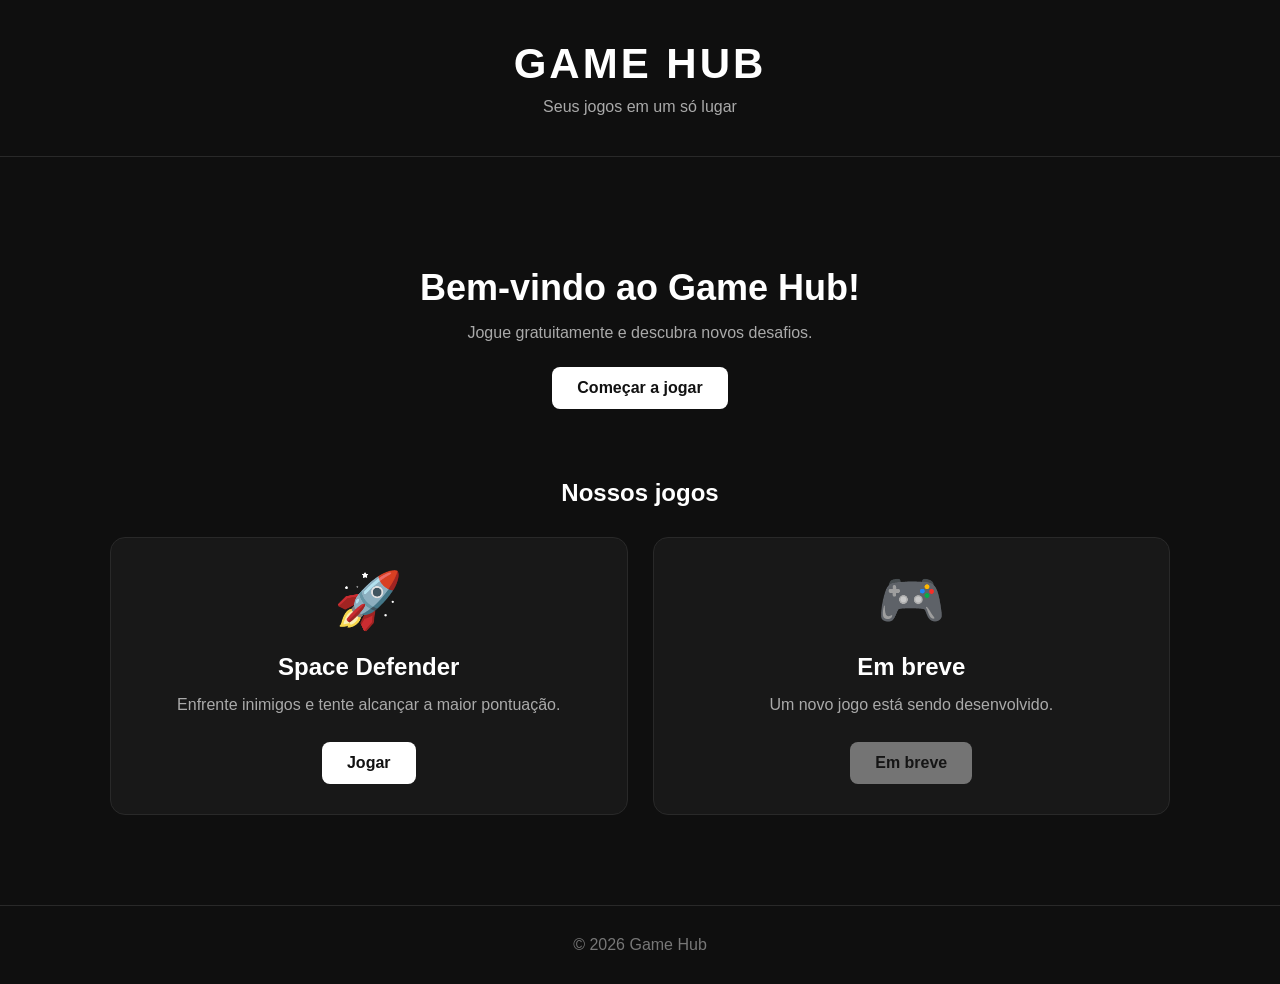
==== index.html @ 1755fac0 "cria estrutura inicial do Game Hub" ====
<!DOCTYPE html>
<html lang="pt-BR">
<head>
<meta charset="UTF-8">
<meta name="viewport" content="width=device-width, initial-scale=1.0">
<title>Game Hub</title>
<link rel="stylesheet" href="style.css">

</head>
<body>

    <header>
        <h1>GAME HUB</h1>
        <p>Seus jogos em um só lugar</p>
    </header>

    <main>

        <section class="hero">
            <h2>Bem-vindo ao Game Hub!</h2>

            <p>
                Jogue gratuitamente e descubra novos desafios.
            </p>

            <button>Começar a jogar</button>
        </section>

        <section class="jogos">

            <h2>Nossos jogos</h2>

            <div class="jogos-container">

                <div class="card">
                    <div class="icone">🚀</div>

                    <h3>Space Defender</h3>

                    <p>
                        Enfrente inimigos e tente alcançar a maior pontuação.
                    </p>

                    <button>Jogar</button>
                </div>

                <div class="card">
                    <div class="icone">🎮</div>

                    <h3>Em breve</h3>

                    <p>
                        Um novo jogo está sendo desenvolvido.
                    </p>

                    <button disabled>Em breve</button>
                </div>

            </div>

        </section>

    </main>

    <footer>
        <p>© 2026 Game Hub</p>
    </footer>

    <script src="script.js"></script>

</body>
</html>
---- style.css ----
* {
    margin: 0;
    padding: 0;
    box-sizing: border-box;
}

body {
    font-family: Arial, sans-serif;
    background: #0f0f0f;
    color: white;
    min-height: 100vh;
}

header {
    text-align: center;
    padding: 40px 20px;
    border-bottom: 1px solid #292929;
}

header h1 {
    font-size: 42px;
    letter-spacing: 3px;
}

header p {
    margin-top: 10px;
    color: #aaa;
}

main {
    max-width: 1100px;
    margin: auto;
    padding: 40px 20px;
}

.hero {
    text-align: center;
    padding: 70px 20px;
}

.hero h2 {
    font-size: 36px;
    margin-bottom: 15px;
}

.hero p {
    color: #aaa;
    margin-bottom: 25px;
}

button {
    border: none;
    padding: 12px 25px;
    border-radius: 8px;
    background: #ffffff;
    color: #111;
    font-size: 16px;
    font-weight: bold;
    cursor: pointer;
    transition: 0.2s;
}

button:hover {
    transform: scale(1.05);
}

.jogos h2 {
    text-align: center;
    margin-bottom: 30px;
}

.jogos-container {
    display: grid;
    grid-template-columns: repeat(auto-fit, minmax(250px, 1fr));
    gap: 25px;
}

.card {
    background: #181818;
    border: 1px solid #292929;
    border-radius: 15px;
    padding: 30px;
    text-align: center;
}

.icone {
    font-size: 55px;
    margin-bottom: 20px;
}

.card h3 {
    font-size: 24px;
    margin-bottom: 12px;
}

.card p {
    color: #aaa;
    line-height: 1.5;
    margin-bottom: 25px;
}

button:disabled {
    opacity: 0.4;
    cursor: not-allowed;
}

button:disabled:hover {
    transform: none;
}

footer {
    text-align: center;
    padding: 30px;
    margin-top: 50px;
    border-top: 1px solid #292929;
    color: #777;
}
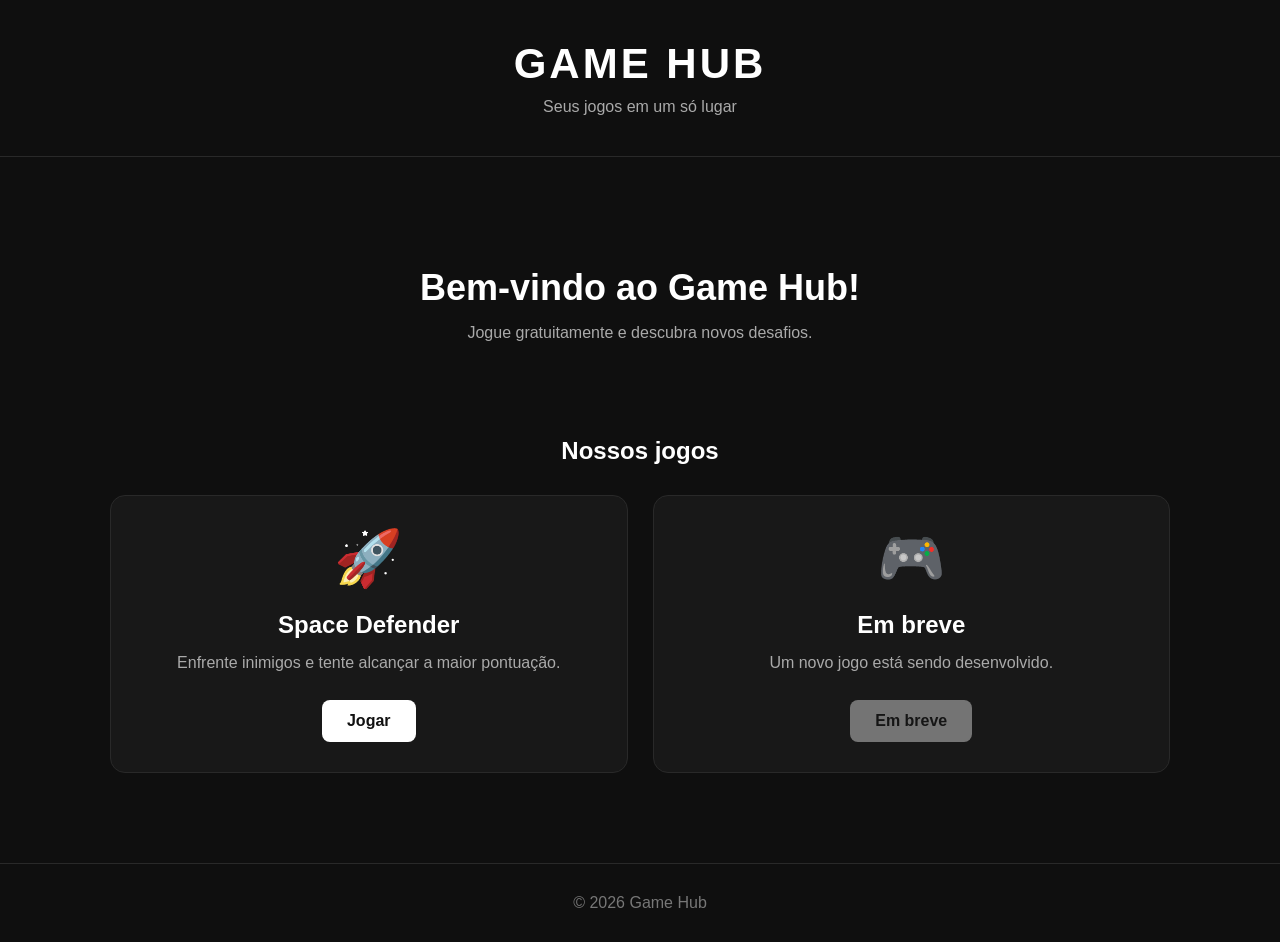
==== commit e5dcec1e: "finaliza Space Defender 1.0" ====
--- a/index.html
+++ b/index.html
@@ -22,8 +22,7 @@
             <p>
                 Jogue gratuitamente e descubra novos desafios.
             </p>
-
-            <button>Começar a jogar</button>
+            
         </section>
 
         <section class="jogos">
@@ -41,7 +40,7 @@
                         Enfrente inimigos e tente alcançar a maior pontuação.
                     </p>
 
-                    <button>Jogar</button>
+                    <button onclick="window.location.href='games/space-defender/index.html'">Jogar</button>
                 </div>
 
                 <div class="card">
